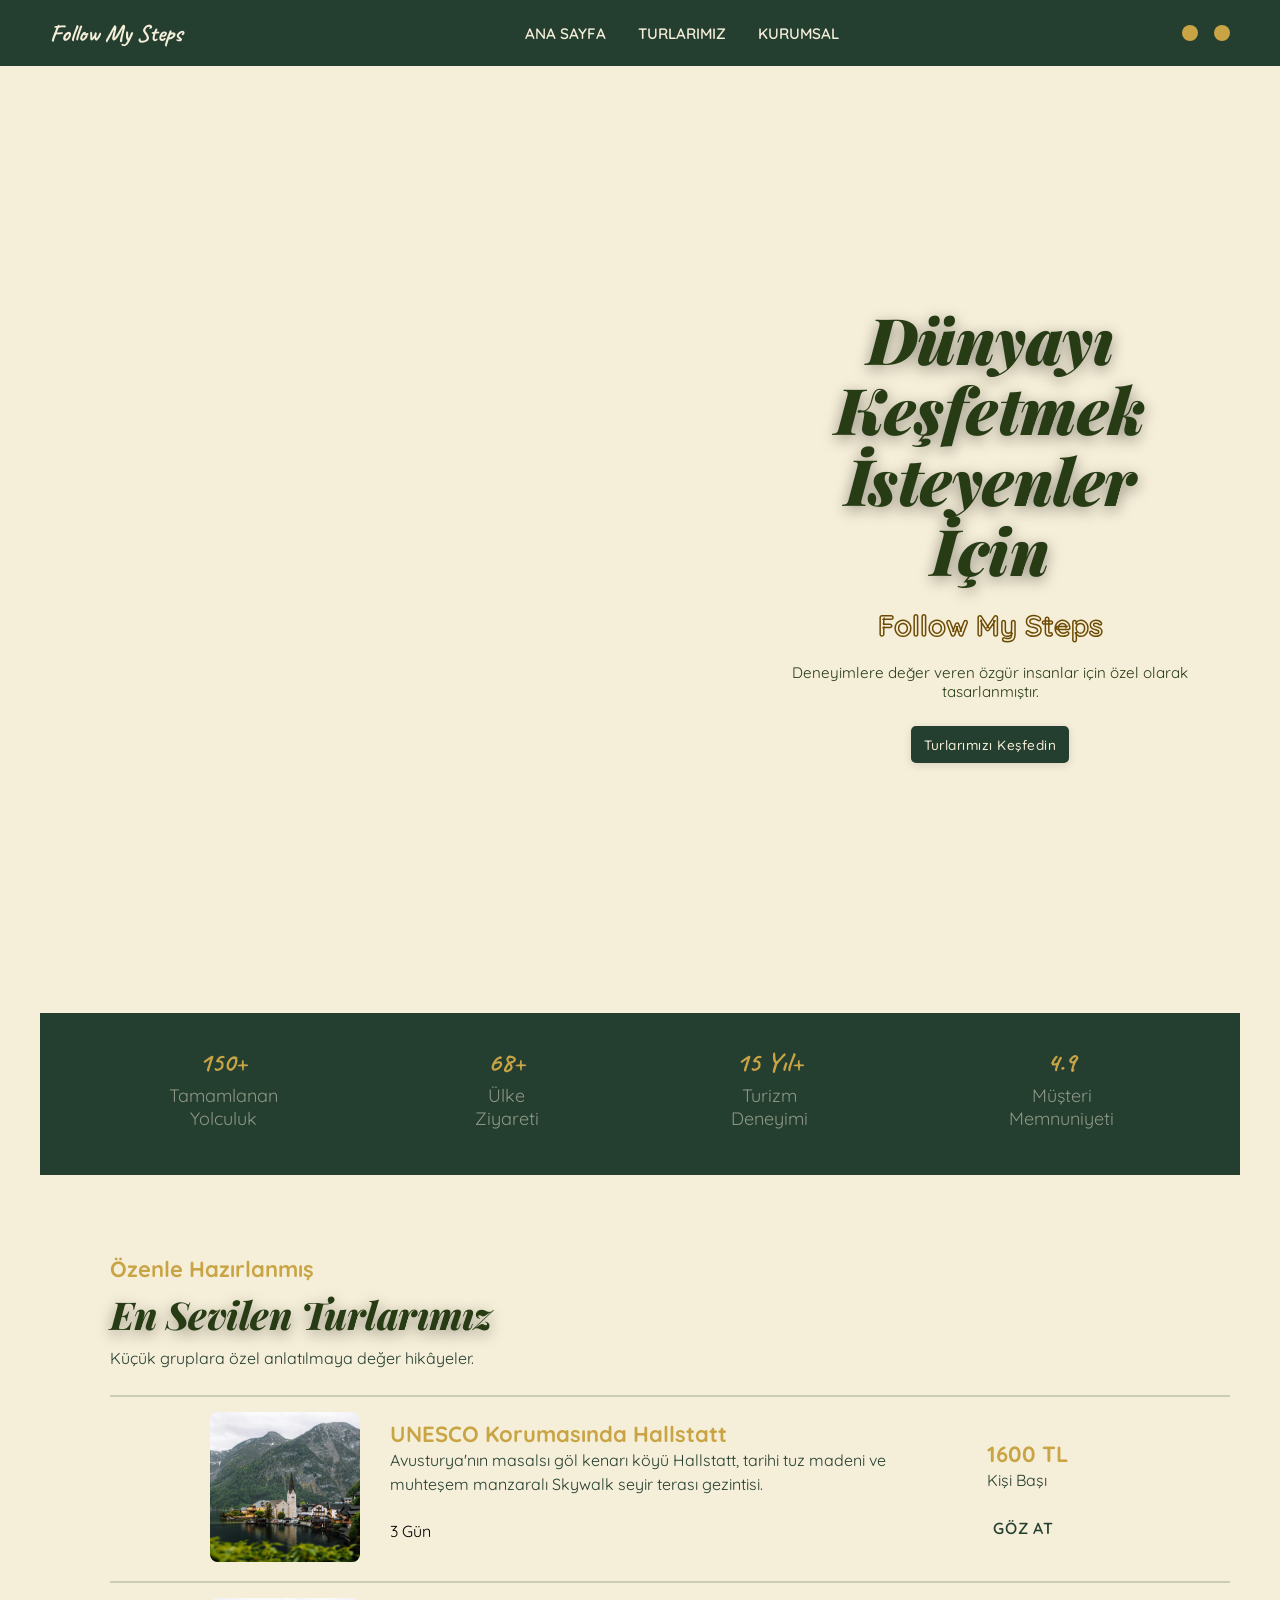
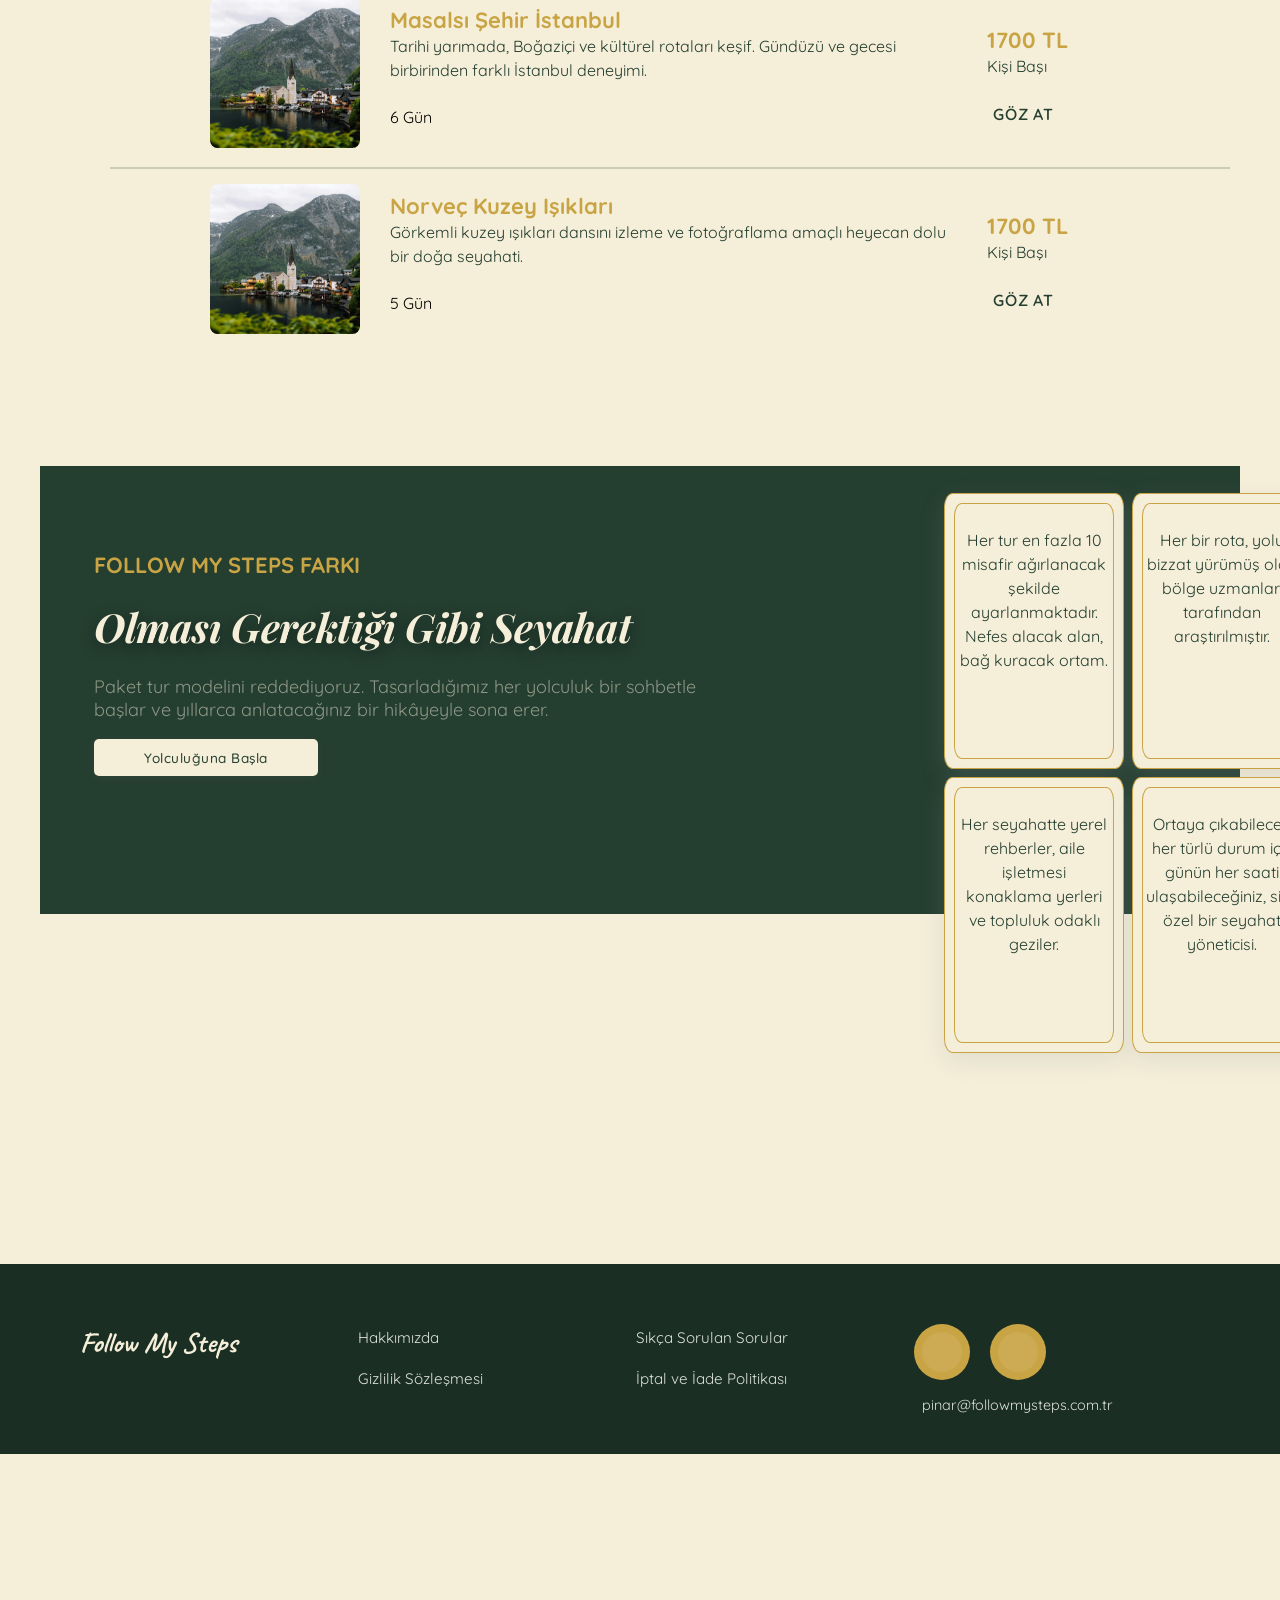
==== index.html @ 54b101a4 "Initial commit: Online Travel Agency V1" ====
<!doctype html>
<html lang="tr">
  <head>
    <meta charset="UTF-8" />
    <meta name="viewport" content="width=device-width, initial-scale=1.0" />
    <meta name="description" content="travel-blog" />
    <title>Follow My Steps - Travel Agency</title>
    <link rel="stylesheet" href="/css/styles.css" />
    <link
      rel="stylesheet"
      href="/css/md.css"
      media="(min-width:768px) and (max-width: 1023.98px)"
    />
    <link rel="stylesheet" href="/css/lg.css" media="(min-width:1024px)" />
    <link rel="preconnect" href="https://fonts.googleapis.com" />
    <link rel="preconnect" href="https://fonts.gstatic.com" crossorigin />
    <link
      href="https://fonts.googleapis.com/css2?family=Caveat:wght@400..700&family=Quicksand:wght@300..700&display=swap"
      rel="stylesheet"
    />
    <link rel="preconnect" href="https://fonts.googleapis.com">
<link rel="preconnect" href="https://fonts.gstatic.com" crossorigin>
<link href="https://fonts.googleapis.com/css2?family=Playfair+Display:ital,wght@0,600;0,800;1,400&display=swap" rel="stylesheet">
    <link
      rel="stylesheet"
      href="https://cdnjs.cloudflare.com/ajax/libs/font-awesome/7.0.1/css/all.min.css"
    />
    <link
      rel="apple-touch-icon"
      sizes="180x180"
      href="assets/favicon_io (2)/apple-touch-icon.png"
    />
    <link
      rel="icon"
      type="image/png"
      sizes="32x32"
      href="assets/favicon_io (2)/favicon-32x32.png"
    />
    <link
      rel="icon"
      type="image/png"
      sizes="16x16"
      href="assets/favicon_io (2)/favicon-16x16.png"
    />
    <link
      rel="icon"
      type="image/png"
      href="assets/favicon_io (2)/favicon.ico"
    />
  </head>
  <body>
    <nav>
      <a class="logo" href="./index.html">Follow My Steps</a>
      <ul class="navbar-list">
        <li><a href="./index.html">ANA SAYFA</a></li>
        <li><a href="./turlarimiz.html">TURLARIMIZ</a></li>
        
        <li>
          <a href="">KURUMSAL</a>
          <ul id="hoverMenu">
            <li><a href="./hakkimizda.html">Hakkımızda</a></li>
            <li>
              <a href="./gizlilik-sozlesmesi.html">Gizlilik Sözleşmesi</a>
            </li>
            <li><a href="./iptal-iade.html">İptal ve İade Politikası</a></li>
            <li><a href="./sss.html">Sıkça Sorulan Sorular</a></li>
            <li><a href="./bize-ulasin.html">Bize Ulaşın</a></li>
          </ul>
        </li>
      </ul>
        <i class="fa-solid fa-ellipsis-vertical sidebarIcon"></i>
      <div class="social-media">
        <div class="instagram">
          <a
            aria-label="instagram"
            href="https://www.instagram.com/pinarertanc/"
            target="_blank"
            ><i aria-hidden="true" class="fab fa-instagram"></i
          ></a>
        </div>
        <div class="youTube">
          <a
            aria-label="YouTube"
            href="https://www.youtube.com/@FollowMyStepsTravel"
            target="_blank"
            ><i aria-hidden="true" class="fab fa-youtube"></i
          ></a>
        </div>
      </div>
    </nav>
    <main>
      <section class="flex-row">
        <div class="first-album-container">
          <div class="photo-card card-1">
            <picture>
              <source
                media="(min-width: 1440px)"
                srcset="assets/album-pics/desktop/album1.webp"
              />
              <source
                media="(min-width: 768px)"
                srcset="assets/album-pics/tablet/1.webp"
              />
              <img
                src="assets/album-pics/mobil/1.png"
                alt="Seyahat Rotası 1"
                loading="lazy"
              />
            </picture>
          </div>
          <div class="photo-card card-2">
            <picture>
              <source
                media="(min-width: 1440px)"
                srcset="assets/album-pics/desktop/album2.webp"
              />
              <source
                media="(min-width: 768px)"
                srcset="assets/album-pics/tablet/2.webp"
              />
              <img
                src="assets/album-pics/mobil/2.png"
                alt="Seyahat Rotası 2"
                loading="lazy"
              />
            </picture>
          </div>
          <div class="photo-card card-3">
            <picture>
              <source
                media="(min-width: 1440px)"
                srcset="assets/album-pics/desktop/album3.webp"
              />
              <source
                media="(min-width: 768px)"
                srcset="assets/album-pics/tablet/3.webp"
              />
              <img
                src="assets/album-pics/mobil/3.png"
                alt="Seyahat Rotası 3"
                loading="lazy"
              />
            </picture>
          </div>
          <div class="photo-card card-4">
            <picture>
              <source
                media="(min-width: 1440px)"
                srcset="assets/album-pics/desktop/album4.webp"
              />
              <source
                media="(min-width: 768px)"
                srcset="assets/album-pics/tablet/4.webp"
              />
              <img
                src="assets/album-pics/mobil/4.png"
                alt="Seyahat Rotası 4"
                loading="lazy"
              />
            </picture>
          </div>
          <div class="photo-card card-5">
            <picture>
              <source
                media="(min-width: 1440px)"
                srcset="assets/album-pics/desktop/album5.webp"
              />
              <source
                media="(min-width: 768px)"
                srcset="assets/album-pics/desktop/5.webp"
              />
              <img
                src="assets/album-pics/mobil/5.png"
                alt="Seyahat Rotası 5"
                loading="lazy"
              />
            </picture>
          </div>
          <div class="photo-card card-6">
            <picture>
              <source
                media="(min-width: 1440px)"
                srcset="assets/album-pics/desktop/album6.webp"
              />
              <source
                media="(min-width: 768px)"
                srcset="assets/album-pics/tablet/6.webp"
              />
              <img
                src="assets/album-pics/mobil/6.png"
                alt="Seyahat Rotası 6"
                loading="lazy"
              />
            </picture>
          </div>
        </div>
        <div class="main-slogan-container flex-column">
          <h1 class="flex-column">
          <span class="hero-slogan">Dünyayı Keşfetmek İsteyenler İçin</span>
          <span class="brand-name">Follow My Steps</span>
          </h1>
          <p class="marginZero">
          <span class="secondary-title">Deneyimlere değer veren özgür insanlar için özel olarak tasarlanmıştır.</span>
          </p>
          <a class="button btn-primary" href="/turlarimiz.html">Turlarımızı Keşfedin</a>
        </div>
      </section>
      <section>
        <div class="experience-container">
          <div class="inner-exp">
           <div class="inner-exp-header">
            <h1 class="marginZero">150+</h1>
           </div>
           <div class="inner-exp-text">
            <p class="marginTop5">Tamamlanan Yolculuk</p>
           </div>
          </div>
           <p><i class="fa-solid fa-star star-icon"></i></p>
          <div class="inner-exp">
           <div class="inner-exp-header">
            <h1 class="marginZero">68+</h1>
           </div>
           <div class="inner-exp-text">
            <p class="marginTop5">Ülke Ziyareti</p>
           </div>
          </div>
           <p><i class="fa-solid fa-star star-icon"></i></p>
          <div class="inner-exp">
           <div class="inner-exp-header">
            <h1 class="marginZero">15 Yıl+</h1>
           </div>
           <div class="inner-exp-text">
            <p class="marginTop5">Turizm Deneyimi</p>
           </div>
          </div>
          <p><i class="fa-solid fa-star star-icon"></i></p>
          <div class="inner-exp">
           <div class="inner-exp-header">
            <h1 class="marginZero">4.9</h1>
           </div>
           <div class="inner-exp-text">
            <p class="marginTop5">Müşteri Memnuniyeti</p>
           </div>
          </div>
        </div>
      </section>
      <section>
  <div class="populer-tours-container">
    <div>
      <p class="populer-tours-header2 marginZero">Özenle Hazırlanmış</p>
      <h2 class="populer-tours-header">En Sevilen Turlarımız</h2>
      <p class="populer-tours-inner-text">Küçük gruplara özel anlatılmaya değer hikâyeler.</p>
    </div>

    <div class="tour-row-container" id="populer-tour-list"></div>
  </div>
</section>


      <section class="section2 flex-row">
        <div class="section2-slogan-div">
          <p class="populer-tours-header2 marginZero">FOLLOW MY STEPS FARKI</p>
          <h2 class="section2-slogan marginZero">Olması Gerektiği Gibi Seyahat</h2>
          <p class="inner-exp-text marginTop5">Paket tur modelini reddediyoruz. Tasarladığımız her yolculuk bir sohbetle başlar ve yıllarca anlatacağınız bir hikâyeyle sona erer.</p>
          <a class="button button--reservation ">Yolculuğuna Başla</a>
        </div>
        <div class="travel-container">
          <div class="frame-div">
          <div class="travel-container-inner">
            <i class="fa-solid fa-certificate sertificate-icon"></i>
            <p class="populer-tours-inner-text">Her tur en fazla 10 misafir ağırlanacak şekilde ayarlanmaktadır. Nefes alacak alan, bağ kuracak ortam.</p>
          </div>
          </div>
          <div class="frame-div">
          <div class="travel-container-inner">
            <i class="fa-solid fa-certificate sertificate-icon"></i>
            <p class="populer-tours-inner-text">Her bir rota, yolu bizzat yürümüş olan bölge uzmanları tarafından araştırılmıştır.</p>
          </div>
          </div>
          <div class="frame-div">
          <div class="travel-container-inner">
            <i class="fa-solid fa-certificate sertificate-icon"></i>
            <p class="populer-tours-inner-text">Her seyahatte yerel rehberler, aile işletmesi konaklama yerleri ve topluluk odaklı geziler.</p>
          </div>
          </div>
          <div class="frame-div">
          <div class="travel-container-inner">
            <i class="fa-solid fa-certificate sertificate-icon"></i>
            <p class="populer-tours-inner-text">Ortaya çıkabilecek her türlü durum için günün her saati ulaşabileceğiniz, size özel bir seyahat yöneticisi.</p>
          </div>
          </div>
        </div>


      </section>

      <section class="flex-row ">
        <div  class="second-album-container">
        <div class="photo-card card-7">
          <picture>
            <source
              media="(min-width: 1440px)"
              srcset="assets/album-pics/desktop/album7.webp"
            />
            <source
              media="(min-width: 768px)"
              srcset="assets/album-pics/tablet/7.webp"
            />
            <img
              src="assets/album-pics/mobil/7.png"
              alt="Seyahat Rotası 7"
              loading="lazy"
            />
          </picture>
        </div>
        <div class="photo-card card-8">
          <picture>
            <source
              media="(min-width: 1440px)"
              srcset="assets/album-pics/desktop/album8.webp"
            />
            <source
              media="(min-width: 768px)"
              srcset="assets/album-pics/tablet/8.webp"
            />
            <img
              src="assets/album-pics/mobil/8.png"
              alt="Seyahat Rotası 8"
              loading="lazy"
            />
          </picture>
        </div>
        <div class="photo-card card-9">
          <picture>
            <source
              media="(min-width: 1440px)"
              srcset="assets/album-pics/desktop/album9.webp"
            />
            <source
              media="(min-width: 768px)"
              srcset="assets/album-pics/tablet/9.webp"
            />
            <img
              src="assets/album-pics/mobil/9.png"
              alt="Seyahat Rotası 9"
              loading="lazy"
            />
          </picture>
        </div>
        <div class="photo-card card-10">
          <picture>
            <source
              media="(min-width: 1440px)"
              srcset="assets/album-pics/desktop/album10.webp"
            />
            <source
              media="(min-width: 768px)"
              srcset="assets/album-pics/tablet/10.webp"
            />
            <img
              src="assets/album-pics/mobil/10.png"
              alt="Seyahat Rotası 10"
              loading="lazy"
            />
          </picture>
        </div>
        </div>
        
      </section>
    </main>

    <footer>
      <div class="footer-company">
        <a class="logo night-blue-text" href="./index.html">Follow My Steps</a>
      </div>
      <div class="footer-info flex-column">
        <a href="./hakkimizda.html">Hakkımızda</a>
        <a href="./gizlilik-sozlesmesi.html">Gizlilik Sözleşmesi</a>
        
      </div>
      <div class="footer-info flex-column">
        <a href="./sss.html">Sıkça Sorulan Sorular</a>
        <a href="./iptal-iade.html">İptal ve İade Politikası</a>
      </div>
      <div class="footer-contact" id="footer-contact">
        <div class="footer-social">
          <div class="instagram">
            <a
              aria-label="instagram"
              href="https://www.instagram.com/followmysteps_travel/"
              target="_blank"
              ><i aria-hidden="true" class="fab fa-instagram"></i
            ></a>
          </div>
          <div class="youTube">
            <a
              aria-label="YouTube"
              href="https://www.youtube.com/@FollowMyStepsTravel"
              target="_blank"
              ><i aria-hidden="true" class="fab fa-youtube"></i
            ></a>
          </div>
        </div>
        <div class="mail">
          <a
            class="night-blue-text"
            href="mailto:pinar@followmysteps.com.tr"
            aria-label="noreferrer"
            target="_blank"
            ><i aria-hidden="true" class="fa-regular fa-envelope"></i>
            pinar@followmysteps.com.tr
          </a>
        </div>
      </div>
    </footer>
    <script src="navbartoggle.js"></script>
    <script src="tourdata.js"></script>
    <script src="index.js"></script>
  </body>
</html>
---- css/styles.css ----
* {
  box-sizing: border-box;
  scroll-behavior: smooth;
}

:root {
  --night-blue: #1A2A44;
  --deep-green: #12221a;
  --soft-green: #243e30;
  --sunny-yellow: #C9A445;
  --classic-beige: #F5EED8;
}

html {
  font-size: clamp(0.5rem, 0.65rem + 1.5vw, 1rem);
}

body {
  margin: 0;
  padding: 0;
  font-family: quicksand, sans-serif;
  background-color: var(--classic-beige);
}

main{
  width: 100%;
  padding: 24px 16px 40px 16px;
}

.logo {
  font-family: 'Caveat', sans-serif;
  font-size: 40px;
  color: var(--classic-beige);
}

nav {
  display: flex;
  align-items: center;
  justify-content: space-between;
  padding: 14px 20px;
  background-color: var(--soft-green);
  width: 100%;
  box-sizing: border-box;
  position: relative;
}

.logo {
  font-size: 1.2rem;
  font-weight: 700;
  color: var(--classic-beige);
  text-decoration: none;
}

nav>.social-media {
  display: none;
}

.sidebarIcon {
  display: block;
  color: var(--classic-beige);
  font-size: 1.5rem;
  cursor: pointer;
  padding: 4px;
  position: relative;
  z-index: 1001;
}

.navbar-list {
  position: fixed;
  top: 0;
  right: -100%;
  width: 270px;
  height: 100vh;
  background-color: var(--soft-green);

  display: flex;
  flex-direction: column;
  padding: 70px 24px 30px 24px;
  gap: 16px;
  list-style: none;

  transition: right 0.35s ease-in-out;
  box-shadow: -5px 0 20px rgba(0, 0, 0, 0.5);
  z-index: 1000;
  overflow-y: auto;
  margin: 0;
}

.navbar-list.active {
  right: 0;
}

.navbar-list>li {
  border-bottom: 1px solid rgba(255, 255, 255, 0.08);
  padding-bottom: 10px;
}

.navbar-list a {
  color: var(--classic-beige);
  text-decoration: none;
  font-size: 0.95rem;
  font-weight: 600;
}

#hoverMenu {
  display: block;
  position: static;
  background: transparent;
  padding-left: 12px;
  margin-top: 8px;
  list-style: none;
}

#hoverMenu li {
  border-bottom: none;
}

#hoverMenu li a {
  font-size: 0.85rem;
  color: rgba(255, 255, 255, 0.7);
  padding: 5px 0;
}

.first-album-container {
  display: grid;
  grid-template-columns: repeat(2, 1fr); /* Mobilde 2 sütunlu album */
  gap: 12px;
  padding: 10px 0;
  width: 100%;
}

.first-album-container .photo-card {
  height: 180px;
  width:100%;
  min-width:0;
}

.first-album-container .photo-card img,
.second-album-container .photo-card img {
  width: 100%;
  height: 100%;
  object-fit: cover;
  border-radius: 12px;
}

/* Mobilde açısal yamuklukları hafifletiyoruz ki ekran daralınca taşmasın */
.card-1, .card-2, .card-3, .card-4, .card-5, .card-6,
.card-7, .card-8, .card-9, .card-10 {
  transform: none !important;
}

.main-slogan-container {
  width: 100%;
  margin-block: 30px 10px;
  margin-inline: 0;
  text-align: center;
  align-items: center;
}

.hero-slogan {
  font-family: 'Playfair Display', Georgia, serif;
  font-style: italic;
  font-weight: 800;
  font-size: 2.1rem;
  line-height: 1.2;
  color: #273c14;
}

.brand-name {
  font-size: 1.8rem;
  color: transparent;
  -webkit-text-stroke: 1px #6d4a03;
  margin-top: 10px;
  display: inline-block;
}

.secondary-title {
  font-size: 0.95rem;
  color: #273c14;
  margin-bottom: 20px;
}

.main-container {
  display: flex;
  flex-direction: column;
  gap: 24px;
  width: 100%;
  max-width: 1100px;
  margin: 0 auto;
}

/* Portre Kart Kutusu */
.main-container > div {
  background-color: #ffffff;
  border-radius: 16px;
  overflow: hidden;
  box-shadow: 0 8px 20px rgba(0, 0, 0, 0.08);
  display: flex;
  flex-direction: column;
  /* ❌ min-height KALDIRILDI (Boşluk oluşturan ana nedendi) */
}

/* DİKEY (PORTRE) RESİM ALANI */
.main-container picture {
  width: 100%;
  height: 380px; /* Görselin dikey yüksekliği */
  display: block;
}

.portreit-image {
  width: 100%;
  height: 100%;
  object-fit: cover;
  display: block;
}

/* BİLGİ ALANI (Görsele Bitişik) */
.purchaseDiv {
  padding: 16px;
  display: flex;
  flex-direction: column;
  gap: 12px;
  background-color: #ffffff;
  /* ❌ flex-grow KALDIRILDI (Resimden uzaklaşmasını engeller) */
}

.purchaseDiv h3 {
  font-size: 1.15rem;
  font-weight: 700;
  color: #1a2e23;
  margin-bottom: 2px;
}

.purchaseDiv p {
  font-size: 0.88rem;
  color: #666666;
  display: flex;
  align-items: center;
  gap: 6px;
}

.purchaseDiv p i {
  color: #e2b714;
}

/* Alt Taraf: Buton ve Fiyat Hizalaması */
.purchaseDiv .space-between {
  display: flex;
  align-items: center;
  justify-content: space-between;
  padding-top: 10px;
  border-top: 1px solid #f0f0f0;
  /* ❌ margin-top: auto KALDIRILDI */
}

.button--reservation {
  display: inline-block;
  padding: 10px 16px;
  background-color: #1a2e23;
  color: #ffffff;
  text-decoration: none;
  font-size: 0.82rem;
  font-weight: 700;
  border-radius: 8px;
  letter-spacing: 0.5px;
  transition: all 0.25s ease;
}

.button--reservation:hover {
  background-color: #e2b714;
  color: #1a2e23;
}

.purchaseDiv h4 {
  font-size: 1.1rem;
  font-weight: 800;
  color: #1a2e23;
}





footer {
  background-color: #1a2e23;
  /* Koyu orman yeşili teması */
  padding: 40px 20px 30px 20px;
  display: flex;
  flex-direction: column;
  align-items: center;
  text-align: center;
  gap: 32px;
  /* Bölümler arası dikey mesafe */
  width: 100%;
  box-sizing: border-box;
}

/* 1. LOGO BÖLÜMÜ */
.footer-company .logo {
  font-size: 1.6rem;
  font-weight: 700;
  text-decoration: none;
  display: inline-block;
}

/* 2. BİLGİ LİNKLERİ (İki ayrı footer-info div'i) */
.footer-info {
  display: flex;
  flex-direction: column;
  gap: 12px;
  width: 100%;
}

.footer-info a {
  color: rgba(255, 255, 255, 0.85);
  text-decoration: none;
  font-size: 0.95rem;
  padding: 4px 0;
  /* Mobilde rahat tıklanması için dikey alan */
  transition: color 0.25s ease;
}

.footer-info a:hover {
  color: var(--sunny-yellow, #e2b714);
}

/* 3. İLETİŞİM VE SOSYAL MEDYA */
.footer-contact {
  display: flex;
  flex-direction: column;
  align-items: center;
  gap: 16px;
  width: 100%;
}

.footer-contact h3 {
  font-size: 1.1rem;
  font-weight: 600;
}

/* Sosyal Medya İkonları */
.footer-social {
  display: flex;
  align-items: center;
  justify-content: center;
  gap: 20px;
}

.footer-social a {
  color: #ffffff;
  font-size: 1.4rem;
  display: flex;
  align-items: center;
  justify-content: center;
  width: 40px;
  height: 40px;
  background-color: rgba(255, 255, 255, 0.08);
  border-radius: 50%;
  transition: all 0.3s ease;
}

.footer-social a:hover {
  background-color: var(--sunny-yellow, #e2b714);
  color: #1a2e23;
  transform: translateY(-3px);
}

/* E-Posta */
.footer-contact .mail a {
  display: flex;
  align-items: center;
  justify-content: center;
  gap: 8px;
  color: rgba(255, 255, 255, 0.85);
  text-decoration: none;
  font-size: 0.9rem;
  word-break: break-word;
  /* Mobilde uzun mail adreslerinin taşmasını önler */
}

.footer-contact .mail a:hover {
  color: var(--sunny-yellow, #e2b714);
}

.instagram,
.youTube {
  padding: 8px 8px;
  border-radius: 50px 50px;
  background-color: var(--sunny-yellow);
}

.landscape-image {
  width: 760px;
  height: 400px;
  border-radius: 5px 5px 0 0;
  object-fit: cover;
}

.square-image {
  width: 120px;
  height: 120px;
  border-radius: 5%;
}

span.hastag {
  color: var(--sunny-yellow);
  font-weight: bold;
}

p>a {
  font-style: italic;
  font-weight: bold;
}

.hidden {
  display: none;
}

.faqQuestionDiv {
  display: flex;
  flex-direction: row;
  justify-content: space-between;
  width: 88vw;
  padding: 0 25px;
  background-color: var(--classic-beige);
  border-radius: 5px 5px 0 0;
  border: 2px solid var(--soft-green);
  margin: 10px auto;
  cursor: pointer;
  align-items: center;
}

.question {
  color: var(--soft-green);
}

.faqAnswerDiv {
  width: 88vw;
  padding: 2px 25px;
  border-radius: 0 0 5px 5px;
  box-shadow: rgba(0, 0, 0, 0.1) 0px 4px 6px -1px, rgba(0, 0, 0, 0.06) 0px 2px 4px -1px;
  margin: 10px auto;
  color: var(--soft-green);
}

.reservationDiv {
  box-shadow: rgba(0, 0, 0, 0.1) 0px 20px 25px -5px, rgba(0, 0, 0, 0.04) 0px 10px 10px -5px;
  padding: 10px 20px;
  gap: 10px;
}

.button {
  display: inline-block;
  border-radius: 5px;
  box-shadow: rgba(99, 99, 99, 0.2) 0px 2px 8px 0px;
  padding: 10px 13px;
  cursor: pointer;
  text-decoration: none;
  font-weight: 500;
  font-size: 0.85rem;
  letter-spacing: 0.5px;
  text-align: center;
  transition: all 0.3s ease;
}

.secondary-button {
  display: inline-block;
  cursor: pointer;
  text-decoration: none;
  font-weight: 600;
  font-size: 1rem;
  letter-spacing: 0.8px;
  text-align: center;
  color: var(--soft-green);
  padding: 0px 5px;
}

.button--reservation {
  background-color: var(--classic-beige);
  border: none;
  color: var(--soft-green);
  width: 14rem;
}

.button-purchase {
  background-color: var(--sunny-yellow);
  border: none;
  color: var(--soft-green);
  width: 180px;
  margin: 0px 5px 5px 370px;
}

.btn-primary {
  background-color: var(--soft-green);
  color: var(--classic-beige);
}

.button:hover {
  background-color: var(--deep-green);
  color: var(--classic-beige);
  transform: translateY(-2px);
  box-shadow: 0 6px 16px rgba(0, 0, 0, 0.25);
}

.secondary-button:hover {
  transform: translateY(-2px);

}

.marginZero {
  margin: 0;
}

.space-between {
  justify-content: space-between;
}

.main-grid-table {
  display: grid;
  grid-template-columns: 1fr 500px;
}

.exel-cell {
  padding: 10px;
  justify-self: center;
}

.reservationDiv {
  justify-content: space-between;
  background-color: var(--night-blue);
  box-shadow: rgba(149, 157, 165, 0.2) 0px 8px 24px;
  color: var(--classic-beige);
  border-radius: 5px;
  margin: 30px auto;
  padding: 10px 20px;
  gap: 10px;
}

.paddingRight5 {
  padding-right: 5px;
}

.marginTop5 {
  margin-top: 5px;
}

.margin5 {
  margin: 5px;
}

.summary {
  width: 480px;
  height: 400px;
  border: 1px solid var(--night-blue);
}

.summaryHeader {
  background-color: var(--night-blue);
  color: var(--classic-beige);
  text-align: center;
  padding: 10px;
}

.section-box {
  border-bottom: 1px solid var(--night-blue);
  width: 400px;
  margin: 0 auto;
}

.textalignRight {
  text-align: right;
  padding: 20px;
}

.purchaseDiv {
  justify-content: space-between;
  background-color: var(--classic-beige);
  box-shadow: rgba(0, 0, 0, 0.1) 0px 20px 25px -5px, rgba(0, 0, 0, 0.04) 0px 10px 10px -5px;
  color: var(--night-blue);
  border-radius: 5px;
  margin: 0px auto;
  padding: 10px 20px;
  gap: 10px;
}

.quota-table {
  width: 100%;
  box-shadow: rgba(149, 157, 165, 0.2) 0px 8px 24px;
  align-items: center;
  padding: 10px;
  justify-items: center;
  border: 1px solid #d0d0d0;
}

tr {
  text-align: center;
}

.main-info-container {
  width: 80%;
}

.main-info-container input:not([type="radio"]) {
  width: 40%;
}

.experience-container {
  display: flex;
  justify-content: space-between;
  margin: 0;
  padding: 6px 8px;
  background-color: var(--soft-green);
  height: 14vh;
  text-align: center;
  justify-content: center;
  margin-top: 18px;
  width:100%;
}

.inner-exp {
  margin: 0;
  padding: 6px 6px;
}

.inner-exp-header {
  margin: 0;
  padding: 0;
  color: var(--sunny-yellow);
  font-family: "Caveat";
  font-size:x-small;

}

.inner-exp-text {
  margin: 0;
  padding: 0;
  color: var(--classic-beige);
  opacity: 0.5;
  font-size: smaller;

}

.star-icon {
  padding: auto auto;
  color: var(--sunny-yellow);
  opacity: 0.5;
  margin-top: 20px;
  font-size: smaller;
}

.arrow-icon{
  color:var(--soft-green);
}

.populer-tours-container {
  margin-top:60px;
  padding:0;
  width: 100%;
}

.populer-tours-header {
  font-family: 'Playfair Display', Georgia, serif;
  font-style:italic;
  font-size: 1.8rem;
  color: #273c14;
  text-align:left;
  margin-top:5px;
  margin-bottom:5px;
}

.populer-tours-header2 {
  color: var(--sunny-yellow);
  font-weight: bold;
  font-size: 1.1rem;
  margin-bottom:0;
}

.populer-tours-inner-text {
  color: var(--soft-green);
  font-size: 0.92rem;
  line-height: 1.5;
  margin-bottom: 6px;
  margin:0;
}

.tour-row-container {
  display: flex;
  flex-direction: column;
  gap: 14px;
  margin-top: 10px;
}

.tour-row {
  padding: 16px;
  display: flex;
  flex-direction: column; /* Mobilde kart görünümü */
  align-items: flex-start;
  gap: 16px;
  background-color: var(--classic-beige);
  border-radius: 12px;
  box-shadow: 0 4px 12px rgba(0, 0, 0, 0.2);
}

.tour-row-info {
  width: 100%;
}

.divider {
  display: none;
}

.populer-tours-price{
  display: flex;
  flex-direction: row;
  justify-content: space-between; /* Sabit 12rem yerine otomatik boşluk */
  align-items: center;
  width:100%;
}

.secondary-button {
  color: var(--soft-green);
  text-decoration: none;
  font-size: 1rem;
  margin-right: 8px;
}

.sertificate-icon {
  color: var(--sunny-yellow);
  margin: 5px;
}

.clock-icon{
  color:var(--soft-green);
}
.section2 {
  background-color: var(--soft-green);
  display: flex;
  flex-direction: column;
  gap: 30px;
  margin-top:40px;
  padding:15px;
  border-radius: 5%;
  width:100%;
}

.section2-slogan-div {
  width: 100%;
}

.section2-slogan {
  font-family: 'Playfair Display', Georgia, serif;
  font-style: italic;
  font-size: 1.6rem;
  color: var(--classic-beige);
  margin-block: 10px !important;
  text-align:left;
}

.travel-container {
  display: flex;
  flex-direction: column;
  gap: 16px;
  width: 100%;
}

.frame-div {
  background-color:var(--classic-beige);
  padding: 16px;
  border-radius: 12px;
  box-shadow: 0 4px 12px rgba(0,0,0,0.05);
  width:100%;
}

.travel-container-inner {
  display: flex;
  align-items: flex-start;
  gap: 14px;
}

.sertificate-icon {
  color: var(--sunny-yellow);
  font-size: 1.5rem;
  margin-top: 2px;
}

/* 7. İKİNCİ ALBÜM SEKSİYONU */
.second-album-container {
  display: grid;
  grid-template-columns: repeat(2, 1fr);
  gap: 12px;
  padding: 0;
  width: 100%;
  margin-block: 40px;
  margin-inline: 0;
}

.second-album-container .photo-card {
  height: 180px;
  width: 100%;
}
---- css/md.css ----
/* @media all and (min-width:768px) and (max-width:1023.98px) */

main{padding: 36px 24px 50px 24px;
}

nav {
  padding: 16px 32px;
}

.logo {
  font-size: 1.35rem;
}

nav > .social-media {
  display: flex;
  align-items: center;
  gap: 16px;
  margin-left: auto;
  margin-right: 24px;
}

.social-media a {
  color: #Fafafa;
  font-size: 1.15rem;
  text-decoration: none;
}

.navbar-list {
  width: 300px;
  padding: 80px 30px 30px 30px;
}

.photo-album {
    grid-template-columns: repeat(4, 1fr);
    gap: 0;
    padding: 40px 20px;
  }

  .photo-card:hover {
    z-index: 10 !important;
    transform: scale(1.05) rotate(0deg) !important;
    box-shadow: 0 20px 30px rgba(0, 0, 0, 0.3);
  }

  /* Kartların Açıları ve Çakışmaları */
  .card-1 { transform: rotate(-3deg); margin-bottom: -30px; z-index: 1; }
  .card-2 { transform: rotate(4deg) translateY(-20px); margin-left: -20px; z-index: 2; }
  .card-3 { transform: rotate(-2deg); margin-top: 30px; margin-left: -15px; z-index: 1; }
  .card-4 { transform: rotate(5deg) translateY(40px); z-index: 3; }
  .card-5 { transform: rotate(-4deg) translateY(-40px); margin-right: -20px; z-index: 2; }
  
  /* Büyük Odak Kartı */
  .card-6 { 
    grid-column: span 2; 
    grid-row: span 2; 
    transform: rotate(2deg); 
    z-index: 4; 
  }

  .card-7 { transform: rotate(-5deg); margin-left: -30px; margin-top: 20px; z-index: 1; }
  .card-8 { transform: rotate(3deg) translateY(-30px); z-index: 3; }
  .card-9 { transform: rotate(-3deg) translateX(20px); z-index: 2; }
  .card-10 { transform: rotate(4deg) translateY(-50px); margin-left: -25px; z-index: 3; }


.instagram,.youtube{
background-color: var(--sunny-yellow);
border-radius:50px 50px;
}

footer {
  display: grid;
  grid-template-columns: repeat(2, 1fr); /* 2 Eşit Sütun */
  padding: 50px 40px;
  gap: 36px 20px;
  text-align: left;
  align-items: start;
}

.footer-company {
  grid-column: span 2; /* Logo üstte tam genişlik kapsar */
  text-align: center;
}

.footer-info {
  align-items: flex-start; /* Linkler sola yaslanır */
}

.footer-contact {
  align-items: flex-start;
}

.footer-social {
  justify-content: flex-start;
}

.footer-contact .mail a {
  justify-content: flex-start;
}

.main-container {
  display: grid;
  grid-template-columns: repeat(2, 1fr);
  gap: 24px;
}

.main-container picture {
  height: 400px; /* Tablette resmin portre yüksekliği */
}
---- css/lg.css ----
/* @media all and (min-width:1024px) */

main{
  padding: 50px 40px 70px 40px;
}

nav {
  display: flex;
  align-items: center;
  justify-content: space-between;
  padding: 18px 50px;
}

nav .sidebarIcon {
  display: none;
}

.logo {
  order: 1;
  font-size: 1.5rem;
}

.navbar-list {
  order: 2;
  position: static;
  right: auto;
  width: auto;
  height: auto;
  background-color: transparent;
  box-shadow: none;
  padding: 0;
  overflow-y: visible;

  display: flex;
  flex-direction: row;
  align-items: center;
  gap: 32px;
}

.navbar-list>li {
  border-bottom: none;
  padding-bottom: 0;
  position: relative;
}

.navbar-list a {
  font-size: 0.95rem;
  transition: color 0.25s ease;
}

.navbar-list a:hover {
  color: var(--sunny-yellow);
}

nav>.social-media {
  order: 3;
  display: flex;
  align-items: center;
  gap: 16px;
  margin: 0;
}

.social-media a {
  color: #Fafafa;
  font-size: 1.25rem;
  text-decoration: none;
  transition: transform 0.2s ease, color 0.2s ease;
}

.social-media a:hover {
  color: var(--sunny-yellow);
  transform: translateY(-2px);
}

#hoverMenu {
  position: absolute;
  top: 100%;
  left: 0;
  background-color: var(--soft-green);
  min-width: 210px;
  padding: 12px 0;
  border-radius: 6px;
  box-shadow: 0 10px 25px rgba(0, 0, 0, 0.35);
  opacity: 0;
  visibility: hidden;
  transform: translateY(10px);
  transition: all 0.3s ease;
}

.navbar-list>li:hover #hoverMenu {
  opacity: 1;
  visibility: visible;
  transform: translateY(0);
}

#hoverMenu li a {
  display: block;
  padding: 8px 20px;
  font-size: 0.88rem;
  color: rgba(255, 255, 255, 0.85);
}

#hoverMenu li a:hover {
  background-color: rgba(255, 255, 255, 0.06);
  color: #Fafafa;
}

.logo:hover {
  transform: scale(1.1);
}

.main-section {
  display: flex;
  height: 100vh;
}

.first-album-container {
  display: grid;
  grid-template-columns: repeat(3, 1fr);
  grid-template-rows: repeat(2, 1fr);
  gap: 15px;
  padding: 20px;
  max-width: 700px;
  max-height: 70dvh;
  height: 100%;
  
  
  align-items: center;
}

.first-album-container .photo-card {
  height: 100%;
  max-height: 38vh;
}

.first-album-container .photo-card img {
  width: 100%;
  height: 100%;
  object-fit: cover;
  border-radius: 8px;
}

.card-1 {
  transform: rotate(-4deg) translateY(5px);
  z-index: 2;
}

.card-2 {
  transform: rotate(3deg) translateY(-10px) translateX(-15px);
  z-index: 4;
}

.card-3 {
  transform: rotate(-3deg) translateY(8px) translateX(-10px);
  z-index: 3;
}

.card-4 {
  transform: rotate(4deg) translateY(-5px);
  z-index: 3;
}

.card-5 {
  transform: rotate(-4deg) translateY(10px) translateX(-15px);
  z-index: 5;
}

.card-6 {
  transform: rotate(3deg) translateY(-8px) translateX(-10px);
  z-index: 2;
}

.first-album-container .photo-card:hover,
.second-album-container .photo-card:hover {
  z-index: 10 !important;
  transform: scale(1.05) rotate(0deg) !important;
  transition: all 0.3s ease;
}

.second-album-container {
  order: 2;
  display: grid;
  grid-template-columns: repeat(4, 1fr);
  gap: 15px;
  padding: 10px;
  max-width: 100rem;
  max-height: 120dvh;
  height: 100%;
  margin-block-start: 120px;
  margin-block-end:0;
  margin-inline: 120px;
  align-items: center;
}

.second-album-container .photo-card {
  height: 100%;
  max-height: 48vh;
  max-width: 78dvh;
}

.second-album-container .photo-card img {
  width: 100%;
  height: 100%;
  object-fit: cover;
  border-radius: 8px;
}

.card-7 {
  transform: rotate(-4deg) translateY(5px);
  z-index: 2;
}

.card-8 {
  transform: rotate(4deg) translateY(-10px) translateX(-15px);
  z-index: 4;
}

.card-9 {
  transform: rotate(5deg) translateY(-5px);
  z-index: 3;
}

.card-10 {
  transform: rotate(-4deg) translateY(10px) translateX(-15px);
  z-index: 5;
}

.main-slogan-container {
  width: 700px;
  height: 70dvh;
  height: 100%;
  margin-block: 150px;
  margin-inline: 50px;
  align-items: center;
}

.hero-slogan {
  font-family: 'Playfair Display', Georgia, serif;
  font-style: italic;
  font-weight: 900;
  font-size: clamp(2.2rem, 5vw, 4rem);
  line-height: 1.1;
  color: #273c14;
  display: inline-block;
  text-shadow: 0 4px 15px rgba(0, 0, 0, 0.4);
  letter-spacing: -0.5px;
  margin-top: 18px;
  text-align: center;
}

.brand-name {
  color: transparent;
  -webkit-text-stroke: 1.5px #6d4a03;
  text-align: center;
  margin-top: 22px;
}

.secondary-title {
  text-align: center;
  display: inline-block;
  color: #273c14;
  margin-bottom: 25px;
}

footer {
  display: flex;
  flex-direction: row;
  justify-content: space-between;
  align-items: flex-start;
  text-align: left;
  padding: 60px 80px 40px 80px;
  max-width: 1300px;
  margin: 0 auto;
  /* Sayfada ortalar */
  gap: 40px;
}

/* 1. Şirket / Logo */
.footer-company {
  flex: 1;
}

.footer-company .logo {
  font-size: 1.8rem;
}

/* 2 & 3. Link Grupları */
.footer-info {
  flex: 1;
  align-items: flex-start;
  gap: 14px;
}

/* 4. İletişim Alanı */
.footer-contact {
  flex: 1.2;
  /* Biraz daha geniş durması için */
  align-items: flex-start;
  gap: 16px;
}

.footer-social {
  justify-content: flex-start;
}

.footer-contact .mail a {
  justify-content: flex-start;
}

.square-image {
  width: 150px;
  height: 150px;
}

.flex-row {
  display: flex;
  flex-direction: row;
}

.flex-column {
  display: flex;
  flex-direction: column;
}

.row-reverse {
  flex-direction: row-reverse;
}
.main-container {
  display: grid;
  grid-template-columns: repeat(3, 1fr);
  gap: 28px;
}

.main-container picture {
  height: 420px; /* Masaüstünde derin portre yüksekliği */
}

.main-container > div {
  transition: transform 0.35s ease, box-shadow 0.35s ease;
}

.main-container > div:hover {
  transform: translateY(-8px);
  box-shadow: 0 16px 30px rgba(0, 0, 0, 0.15);
}











.faqQuestionDiv {
  display: flex;
  flex-direction: row;
  justify-content: space-between;
  max-width: 68vw;
  padding: 0 25px;
  border-radius: 5px 5px 0 0;
  margin-block-start: 10px;
  cursor: pointer;
  align-items: center;
}

.faqAnswerDiv {
  max-width: 68vw;
  padding: 2px 25px;
  border-radius: 0 0 5px 5px;
  box-shadow: rgba(0, 0, 0, 0.1) 0px 4px 6px -1px, rgba(0, 0, 0, 0.06) 0px 2px 4px -1px;
}

.faqQuestion-container {
  margin: 10px auto;
  max-width: 68vw;
  padding: 50px 100px;
}

.experience-container {
  display:flex;
  margin-top: 100px;
  padding: 16px 24px;
  height: 18vh;
}

.inner-exp {
  padding: 16px 74px;
}

.inner-exp-header {
  font-size: large;
}

.inner-exp-text {
  font-size: large;
}

.star-icon {
  font-size: large;
}

.populer-tours-container {
  margin: 0;
  padding: 80px 70px;
}

.populer-tours-header {
  font-family: 'Playfair Display', Georgia, serif;
  font-style: italic;
  font-weight: 800;
  font-size: clamp(1.8rem, 3.4vw, 2.4rem);
  line-height: 1.1;
  color: #273c14;
  display: inline-block;
  text-shadow: 0 4px 15px rgba(0, 0, 0, 0.4);
  letter-spacing: -0.5px;
  margin-top: 10px;
  margin-bottom: 10px;
  text-align: center;
}

.populer-tours-header2 {
  color: var(--sunny-yellow);
  font-weight: bold;
  font-size: 22px;
}

.populer-tours-inner-text {
  margin: 0;
  padding: 0;
  color: var(--soft-green);
  font-size: 16px;
  margin-bottom: 25px;
}

.tour-row-container{
  display: flex;
  flex-direction: column;
  gap: 7px;
  margin-top: 10px;
}

.tour-row {
  margin: 0;
  padding: 8px 100px;
  display: flex;
  justify-content: space-between;
  align-items: center;
  gap: 30px;
  background-color:inherit;
  border-radius: inherit;
  box-shadow: inherit;
  flex-direction:row;
}

.divider {
  display:inline-block;
  width: 70rem;
  border: 0.5px solid var(--soft-green);
  opacity: 20%;
  margin: auto;
}

.populer-tours-price{
  flex-direction:column;
  justify-content: inherit;
  gap:1px;
  width:120px;
}

.tour-row-info {
  width: 50rem;
}

.section2 {
  background-color: var(--soft-green);
  margin-block-end: 120px;
  padding: 15px 54px;
  min-height: 28rem;
  display: flex;
  gap: 13rem;
  border-radius: inherit;
  
}

.section2-slogan-div {
  margin: 0;
  padding-top: 70px;
  width: 40rem;
  display: flex;
  flex-direction: column;
  text-align: left;
  gap: 18px;
}

.section2-slogan {
  color: var(--classic-beige);
  font-family: 'Playfair Display', Georgia, serif;
  font-style: italic;
  font-weight: 700;
  font-size: clamp(1rem, 3.5vw, 2.5rem);
  line-height: 1;
  display: inline-block;
  text-shadow: 0 4px 15px rgba(0, 0, 0, 0.4);
  letter-spacing: -0.3px;
  margin-top: 10px;

}


.travel-container {
  display: grid;
  grid-template-columns: repeat(2, 1fr);
  gap: 8px;
  padding: 2px;
  width: 2rem;
  height: 0.5rem;
  margin-top:10px;
}

.travel-container-inner {
  display: flex;
  flex-direction: column;
  margin: 3px;
  padding: 3px;
  background-color: var(--classic-beige);
  min-width: 10rem;
  min-height: 16rem;
  border: 1px solid var(--sunny-yellow);
  border-radius: 5%;
  text-align: center;
  align-items: center;

}


.frame-div {
  background-color: var(--classic-beige);
  border-radius: 5%;
  box-shadow: rgba(149, 157, 165, 0.2) 0px 8px 24px;
  border: 1px solid var(--sunny-yellow);
  padding:6px;
}
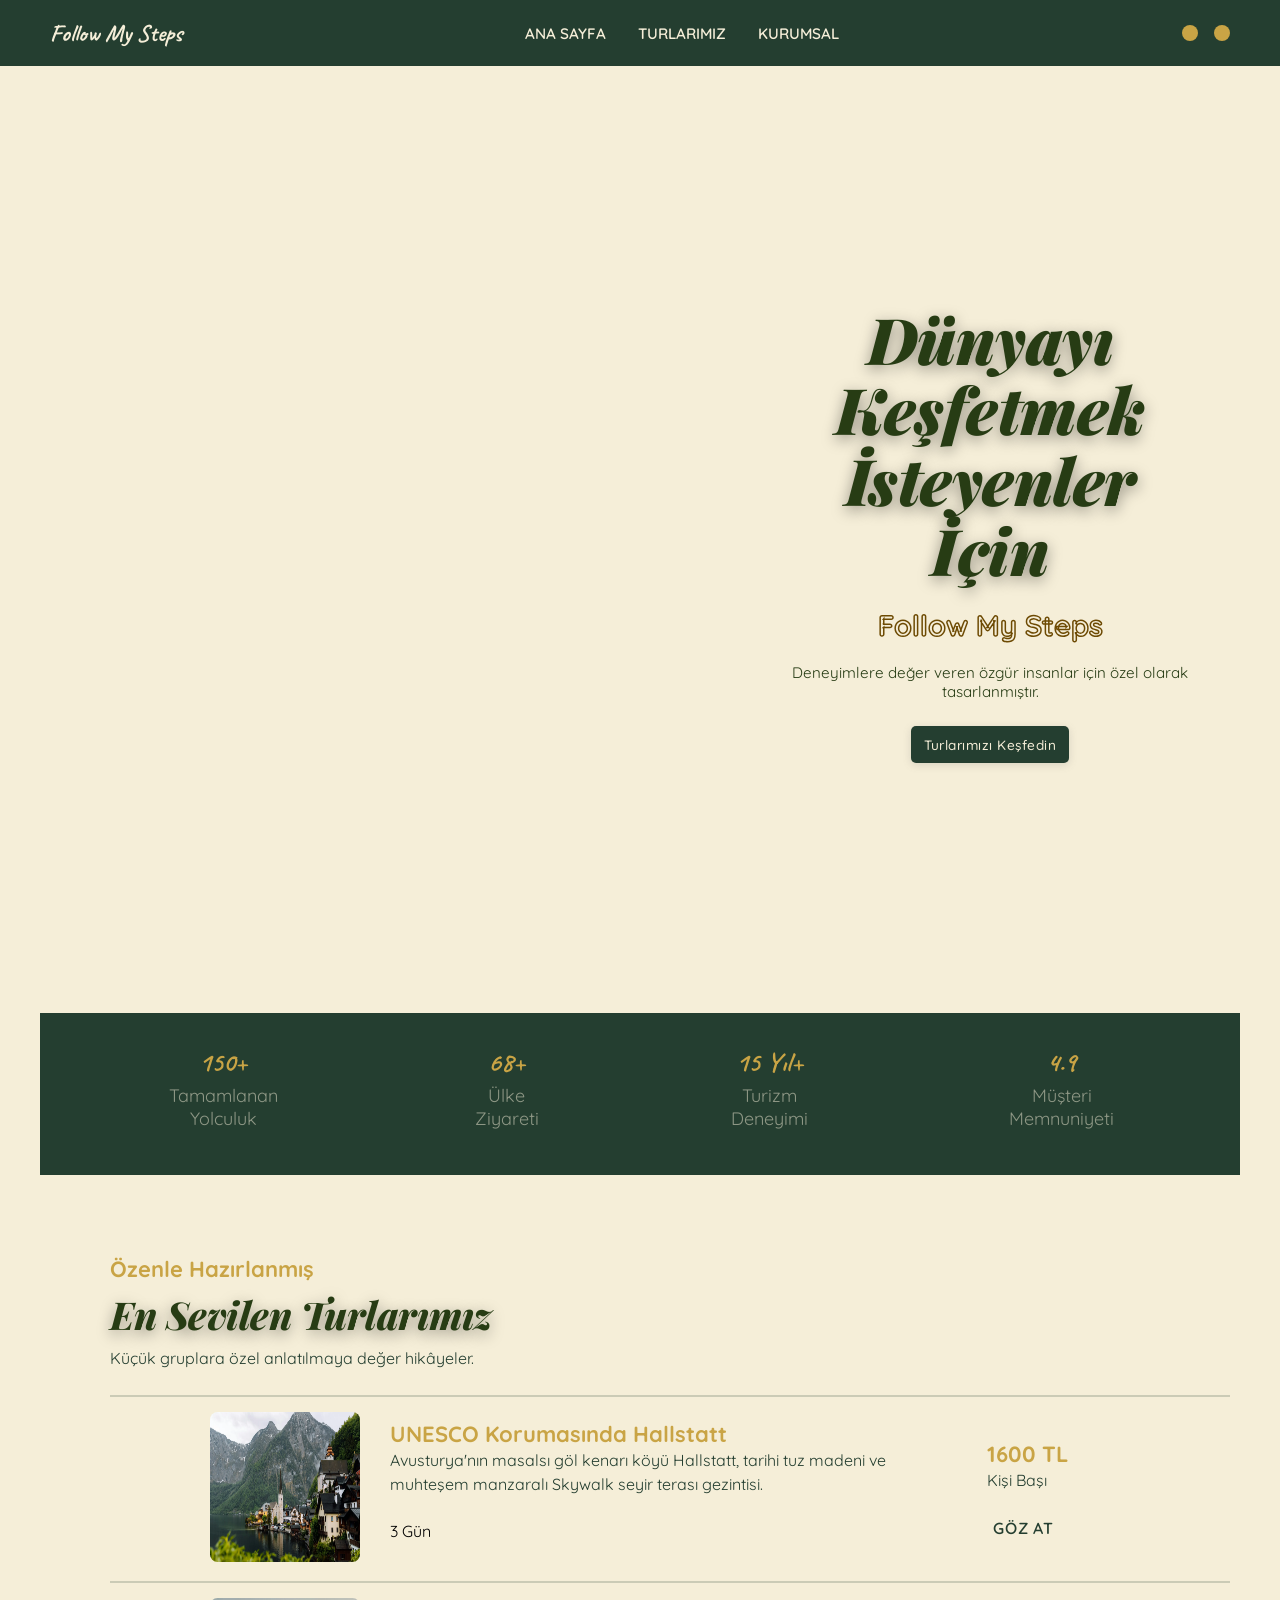
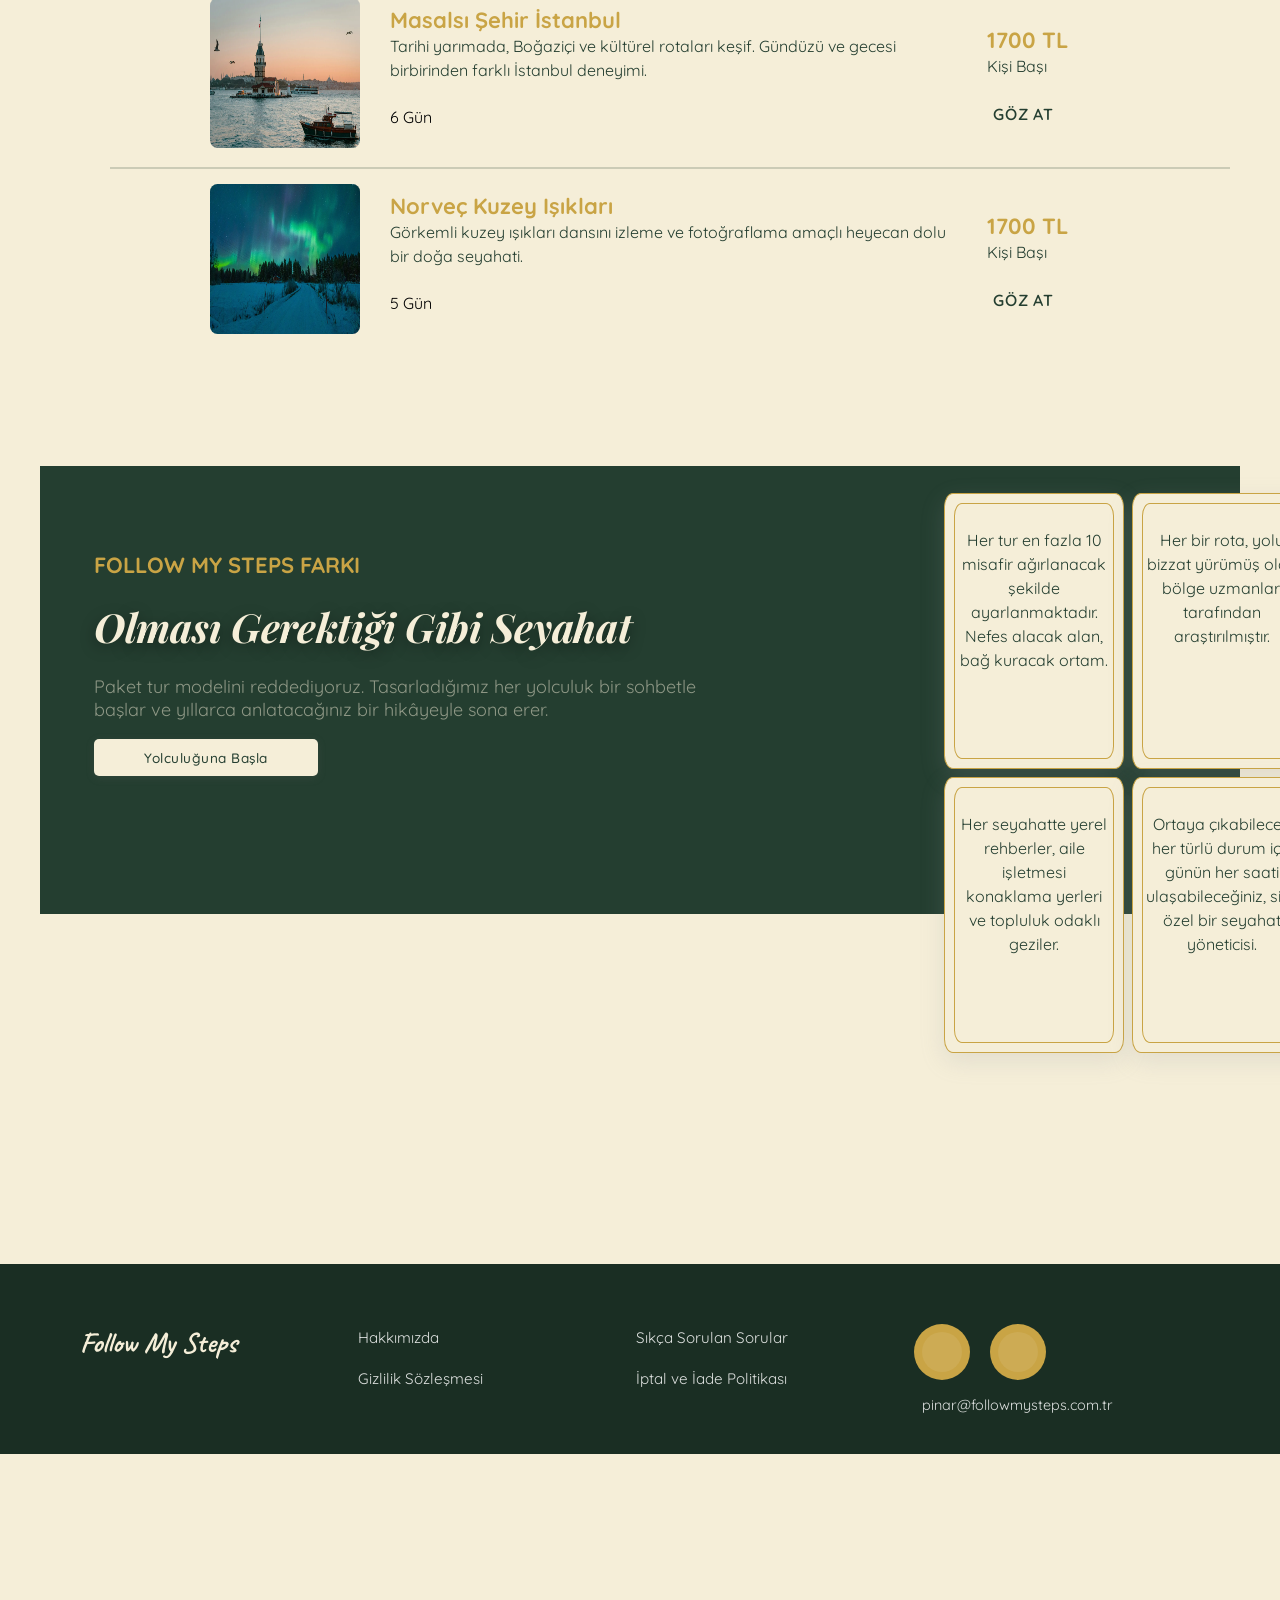
==== commit 72684180: "updated" ====
--- a/index.html
+++ b/index.html
@@ -34,13 +34,13 @@
       rel="icon"
       type="image/png"
       sizes="32x32"
-      href="assets/favicon_io (2)/favicon-32x32.png"
+      href="assets/favicon_io (2)/favicon-32x32.webp"
     />
     <link
       rel="icon"
       type="image/png"
       sizes="16x16"
-      href="assets/favicon_io (2)/favicon-16x16.png"
+      href="assets/favicon_io (2)/favicon-16x16.webp"
     />
     <link
       rel="icon"
@@ -102,7 +102,7 @@
                 srcset="assets/album-pics/tablet/1.webp"
               />
               <img
-                src="assets/album-pics/mobil/1.png"
+                src="assets/album-pics/mobil/1.webp"
                 alt="Seyahat Rotası 1"
                 loading="lazy"
               />
@@ -119,7 +119,7 @@
                 srcset="assets/album-pics/tablet/2.webp"
               />
               <img
-                src="assets/album-pics/mobil/2.png"
+                src="assets/album-pics/mobil/2.webp"
                 alt="Seyahat Rotası 2"
                 loading="lazy"
               />
@@ -136,7 +136,7 @@
                 srcset="assets/album-pics/tablet/3.webp"
               />
               <img
-                src="assets/album-pics/mobil/3.png"
+                src="assets/album-pics/mobil/3.webp"
                 alt="Seyahat Rotası 3"
                 loading="lazy"
               />
@@ -153,7 +153,7 @@
                 srcset="assets/album-pics/tablet/4.webp"
               />
               <img
-                src="assets/album-pics/mobil/4.png"
+                src="assets/album-pics/mobil/4.webp"
                 alt="Seyahat Rotası 4"
                 loading="lazy"
               />
@@ -170,7 +170,7 @@
                 srcset="assets/album-pics/desktop/5.webp"
               />
               <img
-                src="assets/album-pics/mobil/5.png"
+                src="assets/album-pics/mobil/5.webp"
                 alt="Seyahat Rotası 5"
                 loading="lazy"
               />
@@ -187,7 +187,7 @@
                 srcset="assets/album-pics/tablet/6.webp"
               />
               <img
-                src="assets/album-pics/mobil/6.png"
+                src="assets/album-pics/mobil/6.webp"
                 alt="Seyahat Rotası 6"
                 loading="lazy"
               />
@@ -307,7 +307,7 @@
               srcset="assets/album-pics/tablet/7.webp"
             />
             <img
-              src="assets/album-pics/mobil/7.png"
+              src="assets/album-pics/mobil/7.webp"
               alt="Seyahat Rotası 7"
               loading="lazy"
             />
@@ -324,7 +324,7 @@
               srcset="assets/album-pics/tablet/8.webp"
             />
             <img
-              src="assets/album-pics/mobil/8.png"
+              src="assets/album-pics/mobil/8.webp"
               alt="Seyahat Rotası 8"
               loading="lazy"
             />
@@ -341,7 +341,7 @@
               srcset="assets/album-pics/tablet/9.webp"
             />
             <img
-              src="assets/album-pics/mobil/9.png"
+              src="assets/album-pics/mobil/9.webp"
               alt="Seyahat Rotası 9"
               loading="lazy"
             />
@@ -358,7 +358,7 @@
               srcset="assets/album-pics/tablet/10.webp"
             />
             <img
-              src="assets/album-pics/mobil/10.png"
+              src="assets/album-pics/mobil/10.webp"
               alt="Seyahat Rotası 10"
               loading="lazy"
             />
--- a/css/styles.css
+++ b/css/styles.css
@@ -390,8 +390,8 @@
 }
 
 .landscape-image {
-  width: 760px;
-  height: 400px;
+  width: 250px;
+  height: 50px;
   border-radius: 5px 5px 0 0;
   object-fit: cover;
 }
@@ -422,10 +422,9 @@
   justify-content: space-between;
   width: 88vw;
   padding: 0 25px;
-  background-color: var(--classic-beige);
   border-radius: 5px 5px 0 0;
   border: 2px solid var(--soft-green);
-  margin: 10px auto;
+  margin:5px auto 0 auto;
   cursor: pointer;
   align-items: center;
 }
@@ -435,11 +434,12 @@
 }
 
 .faqAnswerDiv {
-  width: 88vw;
+  background-color:var(--sunny-yellow);
+  width: 85vw;
   padding: 2px 25px;
   border-radius: 0 0 5px 5px;
   box-shadow: rgba(0, 0, 0, 0.1) 0px 4px 6px -1px, rgba(0, 0, 0, 0.06) 0px 2px 4px -1px;
-  margin: 10px auto;
+  margin: 0 auto;
   color: var(--soft-green);
 }
 
@@ -486,7 +486,7 @@
   background-color: var(--sunny-yellow);
   border: none;
   color: var(--soft-green);
-  width: 180px;
+  width: 100px;
   margin: 0px 5px 5px 370px;
 }
 
@@ -518,6 +518,7 @@
 .main-grid-table {
   display: grid;
   grid-template-columns: 1fr 500px;
+  gap:90px;
 }
 
 .exel-cell {
@@ -527,13 +528,13 @@
 
 .reservationDiv {
   justify-content: space-between;
-  background-color: var(--night-blue);
+  background-color:var(--soft-green);
   box-shadow: rgba(149, 157, 165, 0.2) 0px 8px 24px;
   color: var(--classic-beige);
   border-radius: 5px;
   margin: 30px auto;
   padding: 10px 20px;
-  gap: 10px;
+  gap: 7px;
 }
 
 .paddingRight5 {
@@ -551,11 +552,11 @@
 .summary {
   width: 480px;
   height: 400px;
-  border: 1px solid var(--night-blue);
+  border: 1px solid var(--sunny-yellow);
 }
 
 .summaryHeader {
-  background-color: var(--night-blue);
+  background-color: var(--sunny-yellow);
   color: var(--classic-beige);
   text-align: center;
   padding: 10px;
--- a/css/lg.css
+++ b/css/lg.css
@@ -344,13 +344,12 @@
   box-shadow: 0 16px 30px rgba(0, 0, 0, 0.15);
 }
 
-
-
-
-
-
-
-
+.landscape-image {
+  width: 767px;
+  height: 400px;
+  border-radius: 5px 5px 0 0;
+  object-fit: cover;
+}
 
 
 
@@ -367,16 +366,11 @@
 }
 
 .faqAnswerDiv {
-  max-width: 68vw;
+  max-width: 67vw;
   padding: 2px 25px;
   border-radius: 0 0 5px 5px;
   box-shadow: rgba(0, 0, 0, 0.1) 0px 4px 6px -1px, rgba(0, 0, 0, 0.06) 0px 2px 4px -1px;
-}
-
-.faqQuestion-container {
-  margin: 10px auto;
-  max-width: 68vw;
-  padding: 50px 100px;
+
 }
 
 .experience-container {
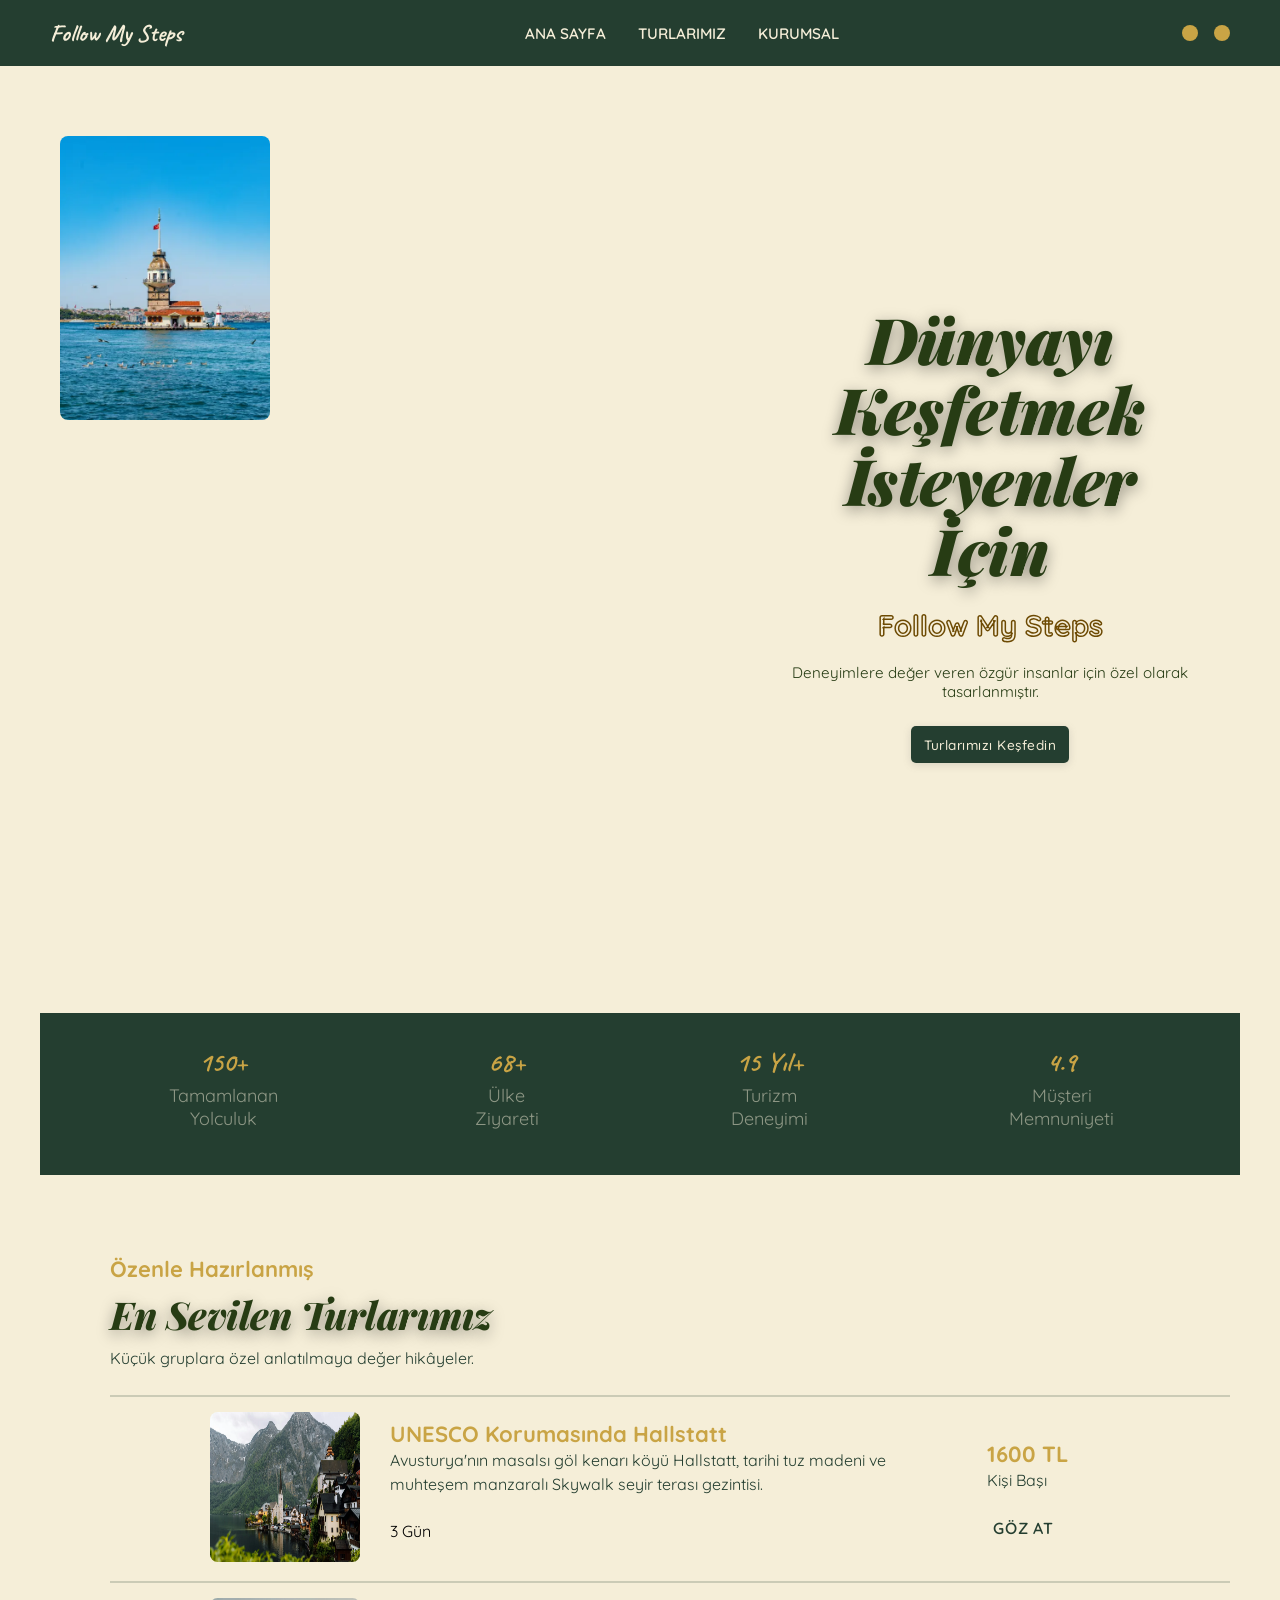
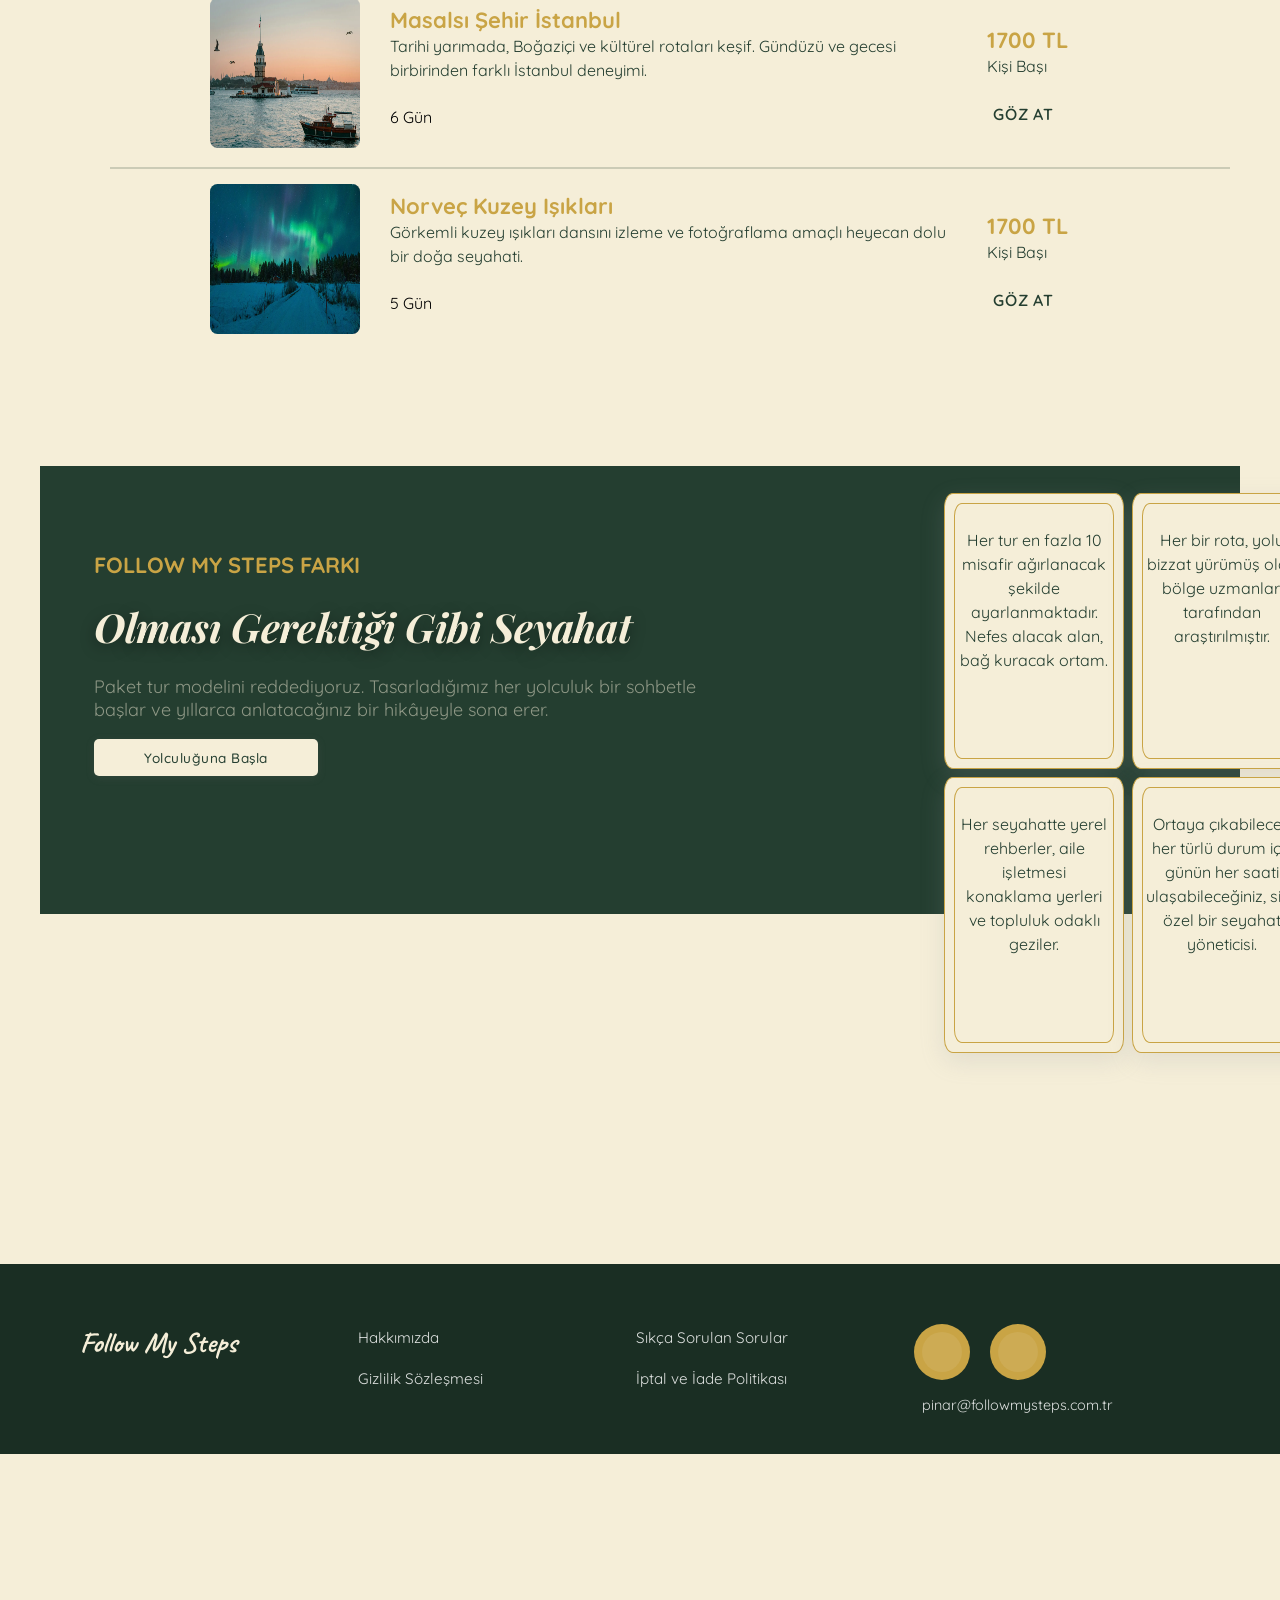
==== commit 4c930219: "updated" ====
--- a/index.html
+++ b/index.html
@@ -64,7 +64,7 @@
             </li>
             <li><a href="./iptal-iade.html">İptal ve İade Politikası</a></li>
             <li><a href="./sss.html">Sıkça Sorulan Sorular</a></li>
-            <li><a href="./bize-ulasin.html">Bize Ulaşın</a></li>
+            
           </ul>
         </li>
       </ul>
@@ -262,7 +262,7 @@
           <p class="populer-tours-header2 marginZero">FOLLOW MY STEPS FARKI</p>
           <h2 class="section2-slogan marginZero">Olması Gerektiği Gibi Seyahat</h2>
           <p class="inner-exp-text marginTop5">Paket tur modelini reddediyoruz. Tasarladığımız her yolculuk bir sohbetle başlar ve yıllarca anlatacağınız bir hikâyeyle sona erer.</p>
-          <a class="button button--reservation ">Yolculuğuna Başla</a>
+          <a class="button button--reservation " href="turlarimiz.html">Yolculuğuna Başla</a>
         </div>
         <div class="travel-container">
           <div class="frame-div">
--- a/css/styles.css
+++ b/css/styles.css
@@ -4,7 +4,6 @@
 }
 
 :root {
-  --night-blue: #1A2A44;
   --deep-green: #12221a;
   --soft-green: #243e30;
   --sunny-yellow: #C9A445;
@@ -214,6 +213,13 @@
   display: block;
 }
 
+.portreit-image2 {
+  width:300px;
+  height:450px;
+  object-fit: cover;
+  display: block;
+}
+
 /* BİLGİ ALANI (Görsele Bitişik) */
 .purchaseDiv {
   padding: 16px;
@@ -243,21 +249,19 @@
   color: #e2b714;
 }
 
-/* Alt Taraf: Buton ve Fiyat Hizalaması */
 .purchaseDiv .space-between {
   display: flex;
   align-items: center;
   justify-content: space-between;
   padding-top: 10px;
   border-top: 1px solid #f0f0f0;
-  /* ❌ margin-top: auto KALDIRILDI */
 }
 
 .button--reservation {
   display: inline-block;
   padding: 10px 16px;
   background-color: #1a2e23;
-  color: #ffffff;
+  color:var(--classic-beige);
   text-decoration: none;
   font-size: 0.82rem;
   font-weight: 700;
@@ -434,7 +438,7 @@
 }
 
 .faqAnswerDiv {
-  background-color:var(--sunny-yellow);
+  background-color:#ffffff;
   width: 85vw;
   padding: 2px 25px;
   border-radius: 0 0 5px 5px;
@@ -482,14 +486,6 @@
   width: 14rem;
 }
 
-.button-purchase {
-  background-color: var(--sunny-yellow);
-  border: none;
-  color: var(--soft-green);
-  width: 100px;
-  margin: 0px 5px 5px 370px;
-}
-
 .btn-primary {
   background-color: var(--soft-green);
   color: var(--classic-beige);
@@ -570,18 +566,8 @@
 
 .textalignRight {
   text-align: right;
-  padding: 20px;
-}
-
-.purchaseDiv {
-  justify-content: space-between;
-  background-color: var(--classic-beige);
-  box-shadow: rgba(0, 0, 0, 0.1) 0px 20px 25px -5px, rgba(0, 0, 0, 0.04) 0px 10px 10px -5px;
-  color: var(--night-blue);
-  border-radius: 5px;
-  margin: 0px auto;
-  padding: 10px 20px;
-  gap: 10px;
+  padding-block: 3px;
+  padding-inline-end: 50px;
 }
 
 .quota-table {
@@ -595,14 +581,6 @@
 
 tr {
   text-align: center;
-}
-
-.main-info-container {
-  width: 80%;
-}
-
-.main-info-container input:not([type="radio"]) {
-  width: 40%;
 }
 
 .experience-container {
@@ -798,4 +776,224 @@
 .second-album-container .photo-card {
   height: 180px;
   width: 100%;
+}
+
+.green-text{
+  color:var(--soft-green);
+}
+
+.companyDiv{
+  display: flex;
+  flex-direction: row;
+  gap:90px;
+  height: 40rem;
+  padding-inline:60px;
+  padding-block:60px;
+}
+
+.reservation-main-container {
+  display: flex;
+  flex-direction: column;
+  gap: 1.5rem;
+  padding: 1rem;
+  width: 100%;
+  box-sizing: border-box;
+}
+
+/* Sol Taraf (İletişim & Misafir) */
+.contact-info-container {
+  width: 100%;
+  display: flex;
+  flex-direction: column;
+  gap: 1.5rem;
+}
+
+.contact-container,
+.guest-info-container {
+  background-color: #ffffff;
+  border: 1px solid rgba(36, 62, 48, 0.15); /* Soft-green transparan kenarlık */
+  border-radius: 12px;
+  padding: 1.25rem;
+  box-shadow: 0 4px 12px rgba(18, 34, 26, 0.05);
+}
+
+.contact-container h3,
+.guest-info-container h3 {
+  color: var(--deep-green);
+  font-size: 1.15rem;
+  margin-bottom: 1rem;
+  padding-bottom: 0.5rem;
+  border-bottom: 2px solid var(--classic-beige);
+}
+
+.guest-info-container h4 {
+  color: var(--soft-green);
+  font-size: 1rem;
+  margin: 1.25rem 0 0.5rem 0;
+}
+
+/* İnput Grupları (Mobilde Alt Alta) */
+.contact-container > div,
+.guest-info-container > div > div {
+  display: flex;
+  flex-direction: column;
+  gap: 0.75rem;
+  margin-bottom: 0.75rem;
+}
+
+/* İnput Stilleri */
+.contact-container input[type="text"],
+.contact-container input[type="number"],
+.contact-container input[type="email"],
+.contact-container input[type="tel"],
+.guest-info-container input[type="text"],
+.guest-info-container input[type="number"],
+.guest-info-container input[type="date"] {
+  width: 100%;
+  padding: 0.75rem 0.85rem;
+  border: 1px solid rgba(36, 62, 48, 0.25);
+  border-radius: 8px;
+  font-size: 0.95rem;
+  color: var(--deep-green);
+  background-color: #FBF9F1;
+  outline: none;
+  box-sizing: border-box;
+  transition: all 0.2s ease-in-out;
+}
+
+/* İnput Odaklanma (Focus State) */
+.contact-container input:focus,
+.guest-info-container input:focus {
+  border-color: var(--sunny-yellow);
+  background-color: #ffffff;
+  box-shadow: 0 0 0 3px rgba(201, 164, 69, 0.25);
+}
+
+/* Fatura Kutusu */
+#InvoiceInformation {
+  margin-right: 0.4rem;
+  accent-color: var(--sunny-yellow); /* Radio buton marka rengi */
+  cursor: pointer;
+}
+
+label[for="InvoiceInformation"] {
+  font-size: 0.9rem;
+  color: var(--soft-green);
+  cursor: pointer;
+  font-weight: 600;
+}
+
+.invoice-container {
+  margin-top: 1rem;
+  padding-top: 1rem;
+  border-top: 1px dashed var(--sunny-yellow);
+}
+
+/* --------------------------------------------------------------------------
+   PURCHASE SUMMARY (MARKA RENKLERİYLE ÖZET PANELİ)
+   -------------------------------------------------------------------------- */
+
+.purchase-summary-container {
+  width: 100%;
+}
+
+.purchase-summary {
+  background-color: #ffffff;
+  border: 1px solid rgba(36, 62, 48, 0.15);
+  border-radius: 12px;
+  padding: 1.25rem;
+  box-shadow: 0 4px 12px rgba(18, 34, 26, 0.08);
+  display: flex;
+  flex-direction: column;
+  gap: 0.85rem;
+}
+
+/* Özet Başlığı */
+.purchase-summaryHeader {
+  color: var(--deep-green);
+  font-size: 1.1rem;
+  font-weight: 700;
+  margin: 0;
+  padding-bottom: 0.75rem;
+  border-bottom: 2px solid var(--sunny-yellow);
+}
+
+/* Özet İçindeki Kutular */
+.purchase-summary > div {
+  background-color: #FBF9F1;
+  border: 1px solid rgba(201, 164, 69, 0.3);
+  border-radius: 8px;
+  padding: 0.75rem 0.85rem;
+}
+
+.purchase-summary h3 {
+  color: var(--deep-green);
+  font-size: 1rem;
+  margin: 0;
+}
+
+.purchase-summary h4 {
+  color: var(--soft-green);
+  font-size: 0.92rem;
+  font-weight: 600;
+  margin: 0 0 0.35rem 0;
+}
+
+.purchase-summary p {
+  color: var(--deep-green);
+  font-size: 0.88rem;
+  margin: 0.2rem 0;
+  line-height: 1.4;
+  opacity: 0.9;
+}
+
+/* Uyarı Notu ve Toplam Fiyat */
+.reminder-note {
+  font-size: 0.8rem;
+  color: var(--soft-green);
+  margin: 0.25rem 0;
+  line-height: 1.35;
+  font-style: italic;
+}
+
+.summary-total {
+  color: var(--deep-green);
+  font-size: 1.3rem;
+  font-weight: 700;
+  text-align: right;
+  margin: 0.25rem 0;
+  border-top: 1px dashed var(--sunny-yellow);
+  padding-top: 0.5rem;
+}
+
+/* Satın Al Butonu (Güneş Sarısı Vurgu) */
+.button-purchase {
+  display: block;
+  width: 100%;
+  padding: 0.85rem;
+  background-color: var(--sunny-yellow);
+  color: var(--deep-green) !important;
+  text-align: center;
+  text-decoration: none;
+  font-weight: 700;
+  font-size: 1.05rem;
+  border-radius: 8px;
+  border: none;
+  box-sizing: border-box;
+  transition: all 0.2s ease-in-out;
+  box-shadow: 0 4px 10px rgba(201, 164, 69, 0.3);
+}
+
+.button-purchase:hover {
+  background-color: var(--soft-green);
+  color: var(--classic-beige) !important;
+  box-shadow: 0 4px 12px rgba(36, 62, 48, 0.4);
+}
+
+.button-purchase:active {
+  transform: scale(0.98);
+}
+
+.hidden {
+  display: none !important;
 }
--- a/css/md.css
+++ b/css/md.css
@@ -106,4 +106,56 @@
 
 .main-container picture {
   height: 400px; /* Tablette resmin portre yüksekliği */
+}
+
+.reservation-main-container {
+  padding: 1.5rem 2rem;
+  gap: 2rem;
+  max-width: 900px;
+  margin: 0 auto;
+}
+
+/* Kapsayıcı Kartlar */
+.contact-container,
+.guest-info-container,
+.purchase-summary {
+  padding: 1.5rem;
+}
+
+/* İnput Gruplarını Tablette Yan Yana Dizme */
+.contact-container > div,
+.guest-info-container > div > div {
+  flex-direction: row; /* Yan yana dizilim */
+  gap: 1rem;
+}
+
+/* Input'ların Eşit Esnemesi */
+.contact-container input,
+.guest-info-container input {
+  flex: 1;
+}
+
+/* Özet Paneli Tablet Düzenlemeleri */
+.purchase-summary-container {
+  width: 100%;
+}
+
+.purchase-summary {
+  display: grid;
+  grid-template-columns: repeat(2, 1fr); /* Bilgileri 2 sütunlu grid yapar */
+  gap: 1rem;
+  align-items: center;
+}
+
+/* Başlık ve Buton Tablette Tam Genişlik Kaplasın */
+.purchase-summaryHeader,
+.reminder-note,
+.summary-total,
+.button-purchase {
+  grid-column: span 2;
+}
+
+.summary-total {
+  text-align: right;
+  margin-top: 0.5rem;
 }
--- a/css/lg.css
+++ b/css/lg.css
@@ -537,4 +537,36 @@
   box-shadow: rgba(149, 157, 165, 0.2) 0px 8px 24px;
   border: 1px solid var(--sunny-yellow);
   padding:6px;
-}+}
+
+.reservation-main-container {
+    flex-direction: row; /* Sol ve Sağ olarak 2 sütuna böler */
+    max-width: 1200px;
+    margin: 2rem auto;
+    padding: 0 1rem;
+    gap: 2rem;
+    align-items: flex-start;
+  }
+
+  /* Sol Taraf (Form) */
+  .contact-info-container {
+    flex: 1 1 65%;
+  }
+
+  .contact-container > div,
+  .guest-info-container > div > div {
+    flex-direction: row;
+    gap: 1rem;
+  }
+
+  .contact-container input,
+  .guest-info-container input {
+    flex: 1;
+  }
+
+  /* Sağ Taraf (Summary Özet Paneli) */
+  .purchase-summary-container {
+    flex: 1 1 35%;
+    position: sticky;
+    top: 2rem; /* Ekran aşağı kaydırılırken sağ paneli sabit tutar */
+  }
